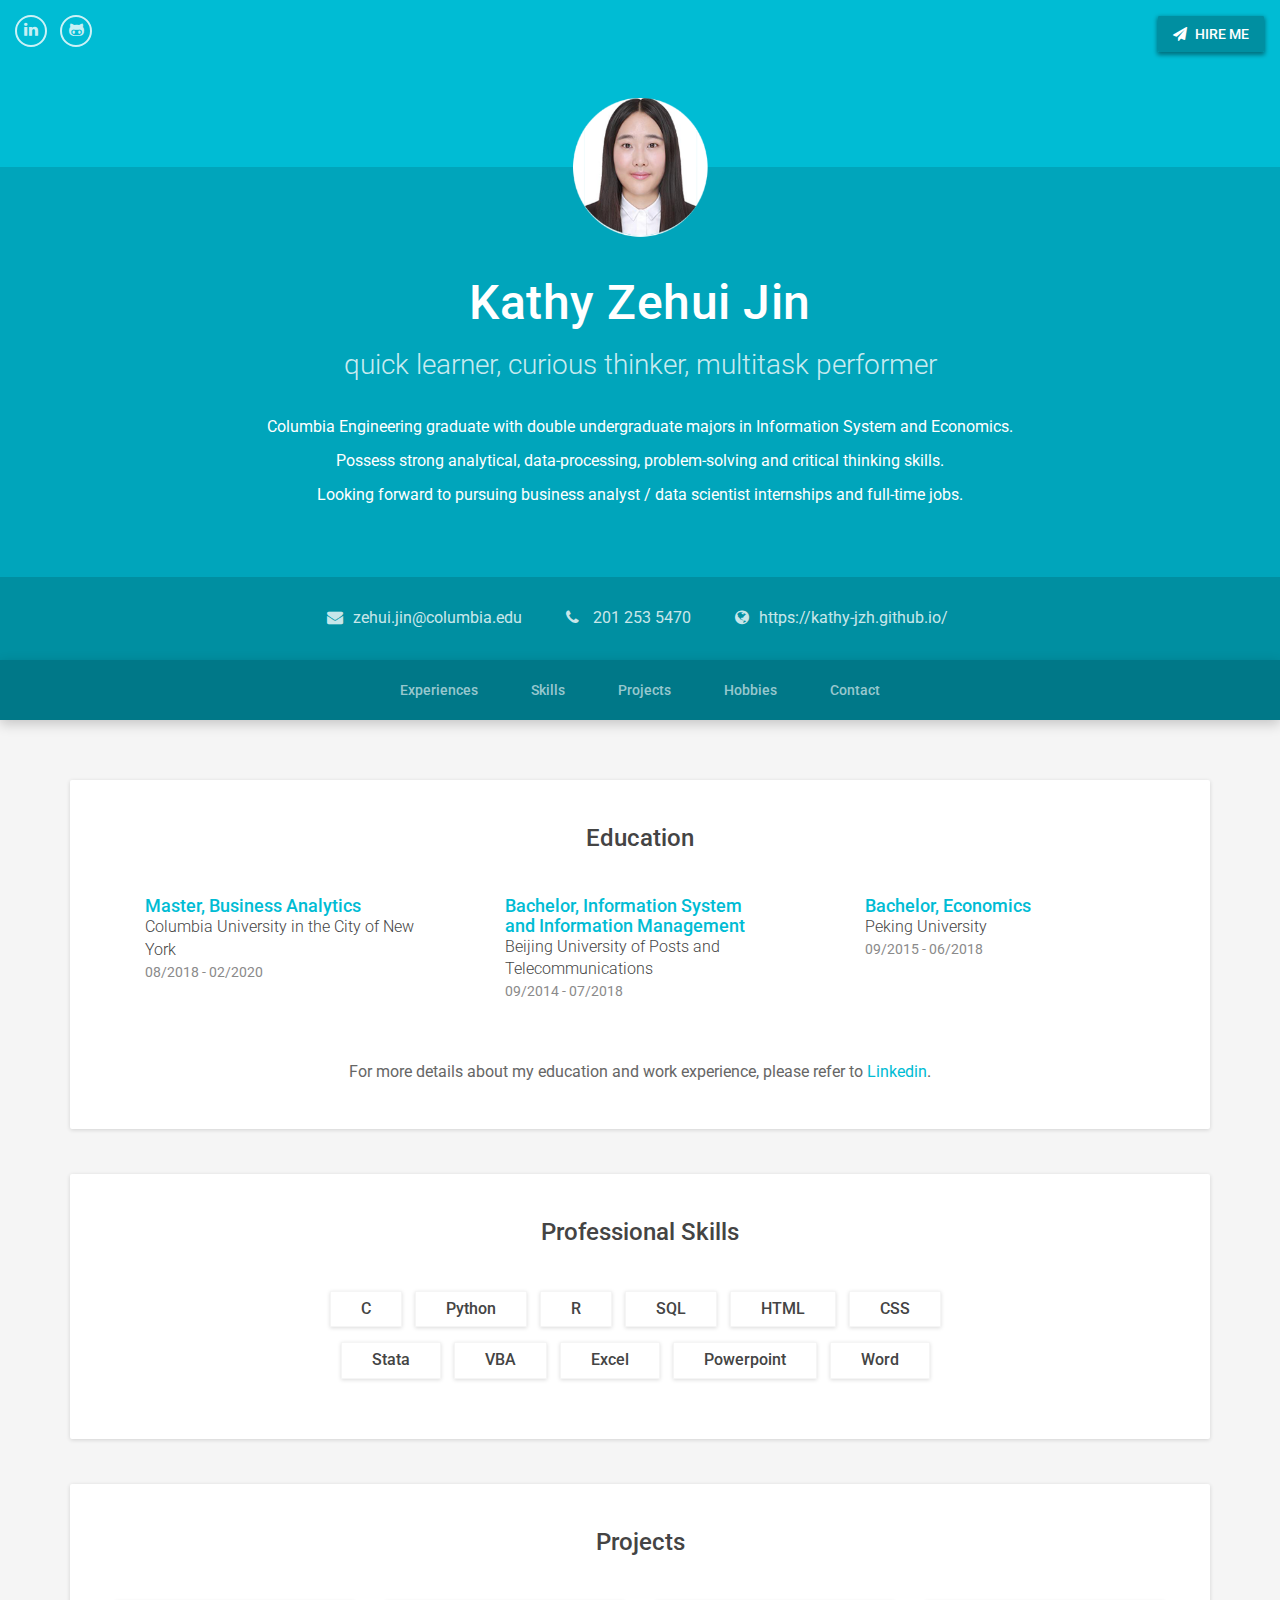
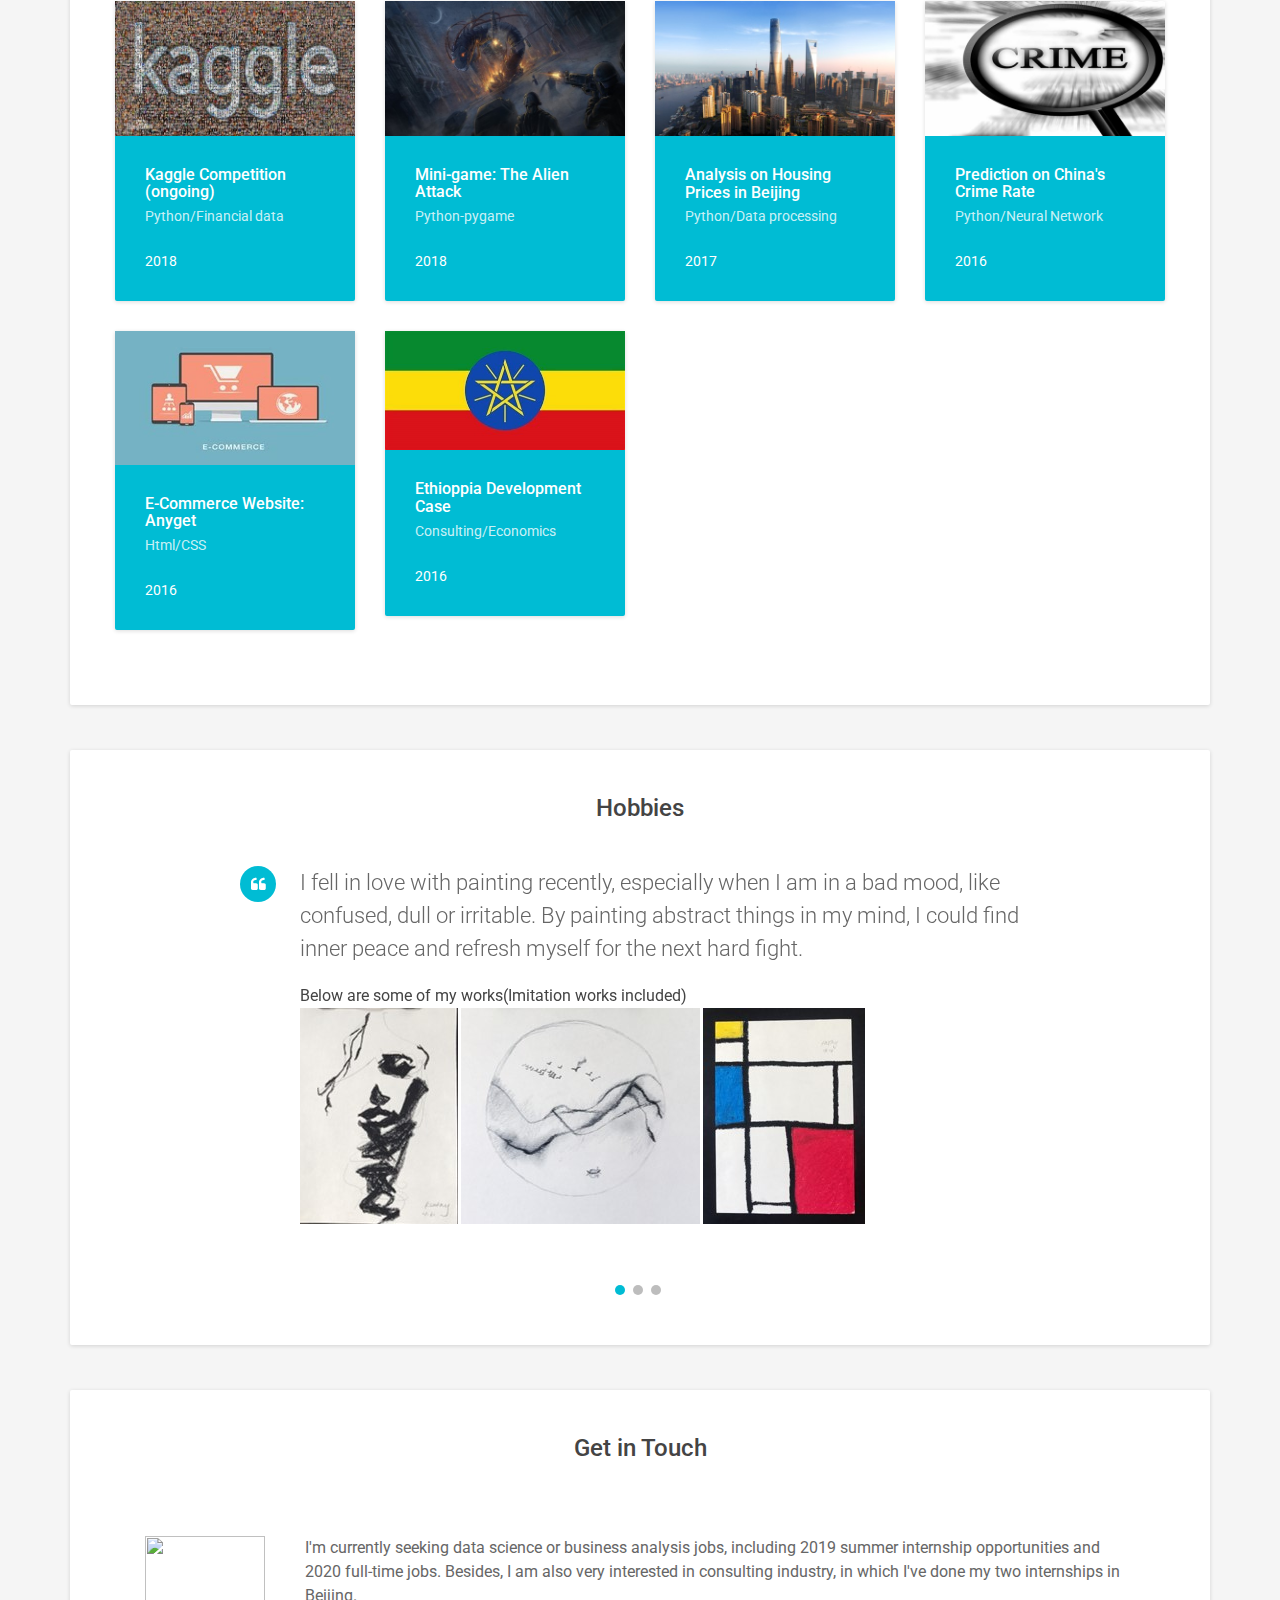
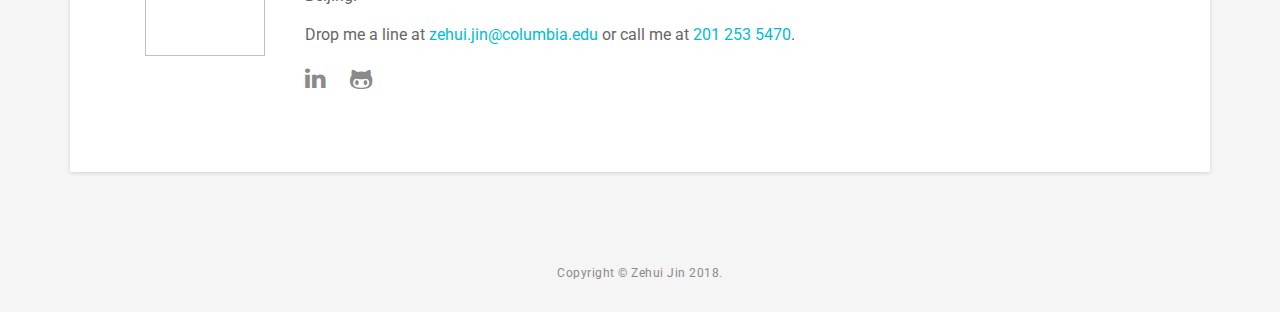
==== index.html @ 5decdf4c "lala" ====
﻿<!DOCTYPE html>
<!--[if IE 8]> <html lang="en" class="ie8"> <![endif]-->  
<!--[if IE 9]> <html lang="en" class="ie9"> <![endif]-->  
<!--[if !IE]><!--> <html lang="en"> <!--<![endif]-->  
<head>
<title>Home</title>
<!-- Meta -->
<meta charset="utf-8">
<meta http-equiv="X-UA-Compatible" content="IE=edge">
<meta name="viewport" content="width=device-width, initial-scale=1.0">
<meta name="description" content="">
<meta name="author" content="">    
<link rel="shortcut icon" href="">  
<link href='https://fonts.googleapis.com/css?family=Roboto:400,500,400italic,300italic,300,500italic,700,700italic,900,900italic' rel='stylesheet' type='text/css'>
<!-- Global CSS -->
<link rel="stylesheet" href="assets/plugins/bootstrap/css/bootstrap.min.css">   
<!-- Plugins CSS -->
<link rel="stylesheet" href="assets/plugins/font-awesome/css/font-awesome.css">

<!-- Theme CSS -->  
<link id="theme-style" rel="stylesheet" href="assets/css/styles.css">

</head> 

<body>

<header class="header">
	
    <div class="top-bar container-fluid">
    	
        <div class="actions">
			<a class="btn hidden-xs" href="mailto:zj2248@columbia.edu"><i class="fa fa-paper-plane" aria-hidden="true"></i> Hire Me</a>
		</div><!--//actions-->
        
		<ul class="social list-inline">
			<li><a href="https://www.linkedin.com/in/zehui-jin-712b31b3/" target="_blank"><i class="fa fa-linkedin" aria-hidden="true"></i></a></li>
			<li><a href="https://github.com/kathy-jzh/" target="_blank"><i class="fa fa-github-alt" aria-hidden="true"></i></a></li>
		</ul><!--//social-->
	</div><!--//top-bar-->
	
	<div class="intro">
		<div class="container text-center">
			<img src="assets/images/jzh.png" alt="" width="180" height="162" class="profile-image">
			<h1 class="name">Kathy Zehui Jin</h1>
			<div class="title">quick  learner, curious thinker, multitask performer </div>
			<div class="profile">
				<p>Columbia Engineering graduate with double undergraduate majors in Information System and Economics. </p>
				<p>Possess strong analytical, data-processing, problem-solving and critical thinking skills.				  </p>
				<p>Looking forward to pursuing business analyst / data scientist internships and full-time jobs. </p>
			</div><!--//profile-->
		</div><!--//container-->
	</div><!--//intro-->
	
	<div class="contact-info">
		<div class="container text-center">
			<ul class="list-inline">
				<li class="email"><i class="fa fa-envelope"></i><a href="mailto:zj2248@columbia.edu">zehui.jin@columbia.edu</a></li>
				<li><i class="fa fa-phone"></i> <a href="tel:2012535470">201 253 5470</a></li>
				<li class="website"><i class="fa fa-globe"></i><a href="https://kathy-jzh.github.io/" target="_blank">https://kathy-jzh.github.io/</a></li>
			</ul>
		</div><!--//container-->
	</div><!--//contact-info-->
	
	<div class="page-nav-space-holder hidden-xs">
		<div id="page-nav-wrapper" class="page-nav-wrapper text-center">
			<div class="container">
				<ul id="page-nav" class="nav page-nav list-inline">

					<li><a class="scrollto" href=
"#experiences-section">Experiences</a></li>
					<li><a class="scrollto" href=
"#skills-section">Skills</a></li>
					<li><a class="scrollto" href=
"#projects-section">Projects</a></li>
					<li><a class="scrollto" href="#hobbies-section">Hobbies</a></li>
					<li><a class="scrollto" href="#contact-section">Contact</a></li>
				</ul><!--//page-nav-->
			</div>
		</div><!--//page-nav-wrapper-->
	</div>
	
</header><!--//header-->


<div class="wrapper container">

<section id="experiences-section" class="education-section section">
	<h2 class="section-title">Education</h2>
	
    <div class="row">
    
	  <div class="item col-xs-12 col-sm-4">
				<div class="item-inner">
					<h3 class="degree">Master, Business Analytics</h3>
					<div class="education-body">
						Columbia University in the City of New York</div>
					<!--//education-body-->
					<div class="time">08/2018 - 02/2020</div>
				</div><!--//item-inner-->
			</div><!--//item-->
     
      <div class="item col-xs-12 col-sm-4">
				<div class="item-inner">
					<h3 class="degree">Bachelor, Information System and Information Management</h3>
					<div class="education-body">
						Beijing University of Posts and Telecommunications
					</div><!--//education-body-->
					<div class="time">09/2014 - 07/2018</div>
				</div><!--//item-inner-->
			</div>
            
 	<div class="item col-xs-12 col-sm-4">
	          <div class="item-inner">
	            <h3 class="degree">Bachelor, Economics</h3>
	            <div class="education-body"> Peking University </div>
	            <!--//education-body-->
	            <div class="time">09/2015 - 06/2018</div>
        </div>
	          <!--//item-inner-->
      </div>
 
      <!--//item--><!--//item-->
			
	  </div><!--//row-->
     
      <div class="desc"> For more details about my education and work experience, please refer to <a href="https://www.linkedin.com/in/zehui-jin-712b31b3/" target="_blank">Linkedin</a>.</div>
   
</section>	<!--//section-->


	
<section id="skills-section" class="skills-section section text-center">
	<h2 class="section-title">Professional Skills</h2>
		
		<div class="other-skills">
			<div class="misc-skills">
				<span class="skill-tag">C</span>
				<span class="skill-tag">Python</span>
				<span class="skill-tag">R</span>
                <span class="skill-tag">SQL</span>
				<span class="skill-tag">HTML</span>
				<span class="skill-tag">CSS</span>
				<br>
				<span class="skill-tag">Stata</span>
				<span class="skill-tag">VBA</span>
				<span class="skill-tag">Excel</span>
				<span class="skill-tag">Powerpoint</span>
				<span class="skill-tag">Word</span>
			</div>
		</div><!--//other-skills-->
		
	</section><!--//skills-section-->
	
    
    
	<section id="projects-section" class="portfolio-section section">
		<h2 class="section-title">Projects</h2>
        
			<div class="items-wrapper isotope row">
				
      
 				<div class="item backend col-md-3 col-xs-6 ">
				<div class="item-inner">
					<figure class="figure">
                    	<img class="img-responsive" src="assets/images/portfolio/kaggle.jpg">
                    </figure>
					<div class="content text-left">
					  <h3 class="sub-title"><a href="#">Kaggle Competition (ongoing)</a></h3>
						<div class="meta">Python/Financial data
                      </div>
                        <div class="action">2018</div>
					</div><!--//content-->                  
				</div><!--//item-inner-->
			</div><!--//item-->               
        
        
			<div class="item backend col-md-3 col-xs-6 ">
				<div class="item-inner">
					<figure class="figure">
						<img class="img-responsive" src="assets/images/portfolio/alien.jpg" alt="" />
					</figure>
					<div class="content text-left">
						<h3 class="sub-title"><a href="#">Mini-game: The Alien Attack</a></h3>
						<div class="meta">Python-pygame</div>
						<div class="action">2018</div>
					</div><!--//content-->    
				</div><!--//item-inner-->
			</div><!--//item--> 
        
                
			<div class="item backend frontend col-md-3 col-xs-6 ">
				<div class="item-inner">
					<figure class="figure">
						<img class="img-responsive" src="assets/images/portfolio/houseprice.jpg" alt="" />
					</figure>
					<div class="content text-left">
						<h3 class="sub-title"><a href="#">Analysis on Housing Prices in Beijing</a></h3>
						<div class="meta">Python/Data processing</div>
						<div class="action">2017</div>
					</div><!--//content-->    
				</div><!--//item-inner-->
			</div><!--//item-->
                  
                
                <div class="item frontend col-md-3 col-xs-6 ">
				<div class="item-inner">
					<figure class="figure">
						<img class="img-responsive" src="assets/images/portfolio/crime.jpg">
					</figure>
					<div class="content text-left">
						<h3 class="sub-title"><a href="#">Prediction on China's Crime Rate</a></h3>
						<div class="meta">Python/Neural Network </div>
						<div class="action">2016</div>
					</div><!--//content-->      
				</div><!--//item-inner-->
			</div><!--//item-->        
        
                      
			<div class="item frontend col-md-3 col-xs-6 ">
				<div class="item-inner">
					<figure class="figure">
						<img class="img-responsive" src="assets/images/portfolio/shopping.jpg" alt="" />
					</figure>
					<div class="content text-left">
						<h3 class="sub-title"><a href="#">E-Commerce Website: Anyget</a></h3>
						<div class="meta">Html/CSS</div>
						<div class="action">2016</div>
					</div><!--//content-->    
				</div><!--//item-inner-->
			</div><!--//item-->
            
            
			<div class="item backend col-md-3 col-xs-6 ">
				<div class="item-inner">
					<figure class="figure">
						<img class="img-responsive" src="assets/images/portfolio/ethiopia.jpg" alt="" />
					</figure>
					<div class="content text-left">
						<h3 class="sub-title"><a href="#">Ethioppia Development Case</a></h3>
						<div class="meta">Consulting/Economics</div>
						<div class="action">2016</div>
					</div><!--//content-->                  
				</div><!--//item-inner-->
			</div><!--//item-->
			
		</div><!--//item-wrapper-->
		
</section><!--//section-->
    
    

<section id="hobbies-section" class="testimonials-section section">
	<h2 class="section-title">Hobbies</h2>
		
		<div id="testimonials-carousel" class="testimonials-carousel carousel slide" data-interval="8000">
			
			<!-- Indicators -->
			<ol class="carousel-indicators">
				<li data-target="#testimonials-carousel" data-slide-to="0" class="active"></li>
				<li data-target="#testimonials-carousel" data-slide-to="1"></li>
				<li data-target="#testimonials-carousel" data-slide-to="2"></li>
			</ol>
			
			<!-- Wrapper for slides -->
			<div class="carousel-inner">
				<div class="item active">
					<blockquote class="quote">      
						<i class="fa fa-quote-left"></i>                            
						<p>I fell in love with painting recently, especially when I am in a bad mood, like confused, dull or irritable. By painting abstract things in my mind, I could find inner peace and refresh myself for the next hard fight.</p>
					</blockquote>    
					<div class="source">
						<div class="name">Below are some of my works(Imitation works included)</div>
					</div>
					<p><!--//source-->   
					  <img src="assets/images/hobbies1.jpg" width="158" height="216">
                      <img src="assets/images/hobbies2.jpg" width="239" height="216">
                      <img src="assets/images/hobbies3.jpg" width="162" height="216"></p>
				  <p>&nbsp;</p>
				</div><!--//item-->
                
				<div class="item">
					<blockquote class="quote">
						<p><i class="fa fa-quote-left"></i>
						I am keen on reading and playing piano ever since I am a little girl. My favorite novels are <i>Gone With The Wind</i> and <i>Muslin Funeral</i>. My favorite pianists are Maksim Mrvica(Croatia) and Yundi Li(China).</p>
						
					</blockquote> 
		   
				</div><!--//item-->
				<div class="item">
					<blockquote class="quote">
						<p><i class="fa fa-quote-left"></i>
						I am also a big fan of Dance Street, at first I just enjoy watching others dancing, but later I find that dancing myself is the most enjoyable thing for me, so I began to learn hiphop and jazz. Though quitted my learning now, I still love dance street from the bottom of my heart. Guess I am just that kind of cool girl.</p>
					</blockquote>       
					<div class="source">
						<div class="name">
                        <p>The show that inspires me: <i>Street Dance of China</i></p>
                        <p>My favorite team: <i>Kinjaz</i></p>
                        </div>          
				</div><!--//item-->
				
			</div><!--//carousel-inner-->
		</div><!--//testimonials-carousel-->
		
</section><!--//section-->
        
        
	
<section id="contact-section" class="contact-section section">
		<h2 class="section-title">Get in Touch</h2>
		<div class="intro">
			<img class="profile-image" src="assets/images/profile-image.png" alt="">
			<div class="dialog">
				<p>I'm currently seeking data science or business analysis jobs, including 2019 summer internship opportunities and 2020 full-time jobs. Besides, I am also very interested in consulting industry, in which I've done my two internships in Beijing.</p>

				<p>Drop me a line at <a href="mailto:zj2248@columbia.edu">zehui.jin@columbia.edu</a> or call me at <a href="tel:2012535470">201 253 5470</a>.</p>
				<ul class="social list-inline">
					<li><a href="https://www.linkedin.com/in/zehui-jin-712b31b3/" target="_blank"><i class="fa fa-linkedin" aria-hidden="true"></i></a></li>
					<li><a href="https://github.com/kathy-jzh/" target="_blank"><i class="fa fa-github-alt" aria-hidden="true"></i></a></li>
				</ul><!--//social-->
			</div><!--//diaplog-->
		</div><!--//intro-->

</section><!--//section-->
	
</div><!--//wrapper-->


<footer class="footer text-center">
	<div class="container">
		<small class="copyright">Copyright &copy; Zehui Jin 2018.</a></small>
	</div><!--//container-->
</footer>

<!-- Javascript -->          
<script type="text/javascript" src="assets/plugins/jquery-1.12.4.min.js"></script>
<script type="text/javascript" src="assets/plugins/bootstrap/js/bootstrap.min.js"></script>  
<script type="text/javascript" src="assets/plugins/back-to-top.js"></script>
<script type="text/javascript" src="assets/plugins/jquery-scrollTo/jquery.scrollTo.min.js"></script> 
<script type="text/javascript" src="assets/plugins/easy-pie-chart/dist/jquery.easypiechart.min.js"></script>
<script type="text/javascript" src="assets/plugins/imagesloaded.pkgd.min.js"></script> 
<script type="text/javascript" src="assets/plugins/isotope.pkgd.min.js"></script>  

<!-- custom js -->
<script type="text/javascript" src="assets/js/main.js"></script>

<!-- Style Switcher (REMOVE ON YOUR PRODUCTION SITE) -->
<script src="assets/js/demo/style-switcher.js"></script>     

</body>
</html>
---- assets/css/styles.css ----
/*   
 * Template Name: Sphere - Responsive website template for CV/Resume/Portfolio
 * Version: 1.0
 * Author: Xiaoying Riley at 3rd Wave Media
 * Website: http://themes.3rdwavemedia.com/
 * Twitter: @3rdwave_themes
*/
/* ======= Base ======= */
body {
  font-family: 'Roboto', sans-serif;
  color: #666;
  background: #f5f5f5;
  font-size: 14px;
  -webkit-font-smoothing: antialiased;
  -moz-osx-font-smoothing: grayscale;
  color: #444;
}
h1,
h2,
h3,
h4,
h5,
h6 {
  font-weight: 500;
}
a {
  color: #00BCD4;
  -webkit-transition: all 0.4s ease-in-out;
  -moz-transition: all 0.4s ease-in-out;
  -ms-transition: all 0.4s ease-in-out;
  -o-transition: all 0.4s ease-in-out;
}
a:hover {
  text-decoration: underline;
  color: #007888;
}
a:focus {
  text-decoration: none;
}
p {
  line-height: 1.5;
}
.btn,
a.btn {
  background: #008fa1;
  color: #fff;
  padding: 8px 15px;
  -webkit-border-radius: 2px;
  -moz-border-radius: 2px;
  -ms-border-radius: 2px;
  -o-border-radius: 2px;
  border-radius: 2px;
  -moz-background-clip: padding;
  -webkit-background-clip: padding-box;
  background-clip: padding-box;
  -webkit-box-shadow: 0 2px 4px 0 rgba(0, 0, 0, 0.4);
  -moz-box-shadow: 0 2px 4px 0 rgba(0, 0, 0, 0.4);
  box-shadow: 0 2px 4px 0 rgba(0, 0, 0, 0.4);
  text-transform: uppercase;
  font-weight: 500;
  font-size: 14px;
}
.btn:hover,
a.btn:hover {
  color: #fff;
  background: #00a5bb;
}
#topcontrol {
  -webkit-transition: all 0.4s ease-in-out;
  -moz-transition: all 0.4s ease-in-out;
  -ms-transition: all 0.4s ease-in-out;
  -o-transition: all 0.4s ease-in-out;
  background: #008fa1;
  color: #fff;
  text-align: center;
  display: inline-block;
  z-index: 30;
  width: 36px;
  height: 36px;
  -webkit-border-radius: 50%;
  -moz-border-radius: 50%;
  -ms-border-radius: 50%;
  -o-border-radius: 50%;
  border-radius: 50%;
  -moz-background-clip: padding;
  -webkit-background-clip: padding-box;
  background-clip: padding-box;
  -webkit-box-shadow: 0 6px 10px 0 rgba(0, 0, 0, 0.3);
  -moz-box-shadow: 0 6px 10px 0 rgba(0, 0, 0, 0.3);
  box-shadow: 0 6px 10px 0 rgba(0, 0, 0, 0.3);
}
.tlinks{text-indent:-9999px;height:0;line-height:0;font-size:0;overflow:hidden;}
#topcontrol:hover {
  background: #007888;
  color: #fff;
}
#topcontrol .fa {
  position: relative;
  top: 3px;
  font-size: 25px;
  font-weight: normal;
}
.header {
  background: #00BCD4;
  color: #fff;
}
.header a {
  color: #fff;
}
.header .top-bar {
  position: relative;
  padding-top: 15px;
  padding-bottom: 120px;
}
.header .social {
  margin-bottom: 0;
}
.header .social a {
  color: rgba(255, 255, 255, 0.8);
  display: inline-block;
  text-align: center;
  width: 32px;
  height: 32px;
  -webkit-border-radius: 50%;
  -moz-border-radius: 50%;
  -ms-border-radius: 50%;
  -o-border-radius: 50%;
  border-radius: 50%;
  -moz-background-clip: padding;
  -webkit-background-clip: padding-box;
  background-clip: padding-box;
  padding-top: 2px;
  font-size: 16px;
  border: 2px solid rgba(255, 255, 255, 0.8);
}
.header .social a:hover {
  color: #fff;
  border-color: #fff;
}
.header .actions {
  position: absolute;
  right: 15px;
  top: 15px;
}
.header .actions .fa {
  margin-right: 5px;
}
.header .actions a {
  margin-right: 10px;
  color: #fff;
}
.header .actions a:last-child {
  margin-right: 0;
}
.header .profile-image {
  position: absolute;
  width: 160px;
  height: 160px;
  top: -80px;
  margin-left: -80px;
}
.header .name {
  font-size: 48px;
  margin-bottom: 15px;
  letter-spacing: 0.5px;
}
.header .title {
  font-size: 28px;
  font-weight: 300;
  color: rgba(255, 255, 255, 0.8);
  margin-bottom: 30px;
}
.header .intro {
	background: #00a5bb;
	padding-top: 90px;
	padding-bottom: 60px;
	position: relative;
	font-size: 16px;
}
.header .profile {
  max-width: 800px;
  margin: 0 auto;
}
.header .contact-info {
  background: #008fa1;
  padding-top: 30px;
  padding-bottom: 30px;
  font-size: 16px;
}
.header .contact-info ul {
  margin-bottom: 0;
}
.header .contact-info li {
  margin-right: 30px;
  color: rgba(255, 255, 255, 0.8);
}
.header .contact-info li a {
  color: rgba(255, 255, 255, 0.8);
}
.header .contact-info li a:hover {
  color: #fff;
}
.header .contact-info li:last-child {
  margin-right: 0;
}
.header .contact-info li .fa {
  margin-right: 10px;
}
/* Page Nav */
.page-nav-space-holder {
  height: 60px;
  position: relative;
}
.page-nav-wrapper {
  background: #007888;
  padding-top: 20px;
  padding-bottom: 20px;
  position: absolute;
  width: 100%;
  left: 0;
  -webkit-box-shadow: 0 4px 12px rgba(0, 0, 0, 0.2);
  -moz-box-shadow: 0 4px 12px rgba(0, 0, 0, 0.2);
  box-shadow: 0 4px 12px rgba(0, 0, 0, 0.2);
}
.page-nav-wrapper.fixed {
  position: fixed;
  top: 0;
  left: 0;
  width: 100%;
  z-index: 100;
  background: #00BCD4;
}
.page-nav-wrapper a {
  color: rgba(255, 255, 255, 0.6);
  text-decoration: none;
  font-weight: 500;
}
.page-nav-wrapper .page-nav {
  margin: 0 auto;
  display: inline-block;
}
.page-nav-wrapper .page-nav li {
  margin-right: 30px;
  display: inline-block;
  background: none;
}
.page-nav-wrapper .page-nav li:hover,
.page-nav-wrapper .page-nav li:active {
  background: none;
}
.page-nav-wrapper .page-nav li.active a {
  color: #fff;
  background: none;
}
.page-nav-wrapper .page-nav li a {
  color: rgba(255, 255, 255, 0.6);
  padding: inherit;
}
.page-nav-wrapper .page-nav li a:hover {
  color: #fff;
}
.page-nav-wrapper .page-nav li a:hover,
.page-nav-wrapper .page-nav li a:active,
.page-nav-wrapper .page-nav li a:focus {
  background: none;
}
.page-nav-wrapper .page-nav li:last-child {
  margin-right: 0;
}
.wrapper {
  padding-top: 60px;
  padding-bottom: 60px;
}
.section {
  -webkit-box-shadow: 0 1px 4px 0 rgba(0, 0, 0, 0.14);
  -moz-box-shadow: 0 1px 4px 0 rgba(0, 0, 0, 0.14);
  box-shadow: 0 1px 4px 0 rgba(0, 0, 0, 0.14);
  padding: 45px;
  background: #fff;
  margin-bottom: 45px;
  -webkit-border-radius: 2px;
  -moz-border-radius: 2px;
  -ms-border-radius: 2px;
  -o-border-radius: 2px;
  border-radius: 2px;
  -moz-background-clip: padding;
  -webkit-background-clip: padding-box;
  background-clip: padding-box;
}
.section:last-child {
  margin-bottom: 0;
}
.section-title {
  margin-top: 0;
  margin-bottom: 45px;
  font-size: 24px;
  text-align: center;
}
.timeline {
  border-left: 3px solid #00BCD4;
  border-bottom-right-radius: 2px;
  border-top-right-radius: 2px;
  position: relative;
  padding: 0 30px;
  margin-left: 280px;
}
.timeline .item {
  position: relative;
  margin-bottom: 45px;
}
.timeline .item:last-child {
  margin-bottom: 0;
}
.timeline .item:before {
  content: "";
  position: absolute;
  left: -43px;
  top: 0;
  display: inline-block;
  width: 22px;
  height: 22px;
  -webkit-border-radius: 50%;
  -moz-border-radius: 50%;
  -ms-border-radius: 50%;
  -o-border-radius: 50%;
  border-radius: 50%;
  -moz-background-clip: padding;
  -webkit-background-clip: padding-box;
  background-clip: padding-box;
  background: #fff;
  border: 3px solid #00BCD4;
}
.timeline .item:after {
  content: "";
  position: absolute;
  left: -37px;
  top: 6px;
  display: inline-block;
  width: 10px;
  height: 10px;
  -webkit-border-radius: 50%;
  -moz-border-radius: 50%;
  -ms-border-radius: 50%;
  -o-border-radius: 50%;
  border-radius: 50%;
  -moz-background-clip: padding;
  -webkit-background-clip: padding-box;
  background-clip: padding-box;
  background: #00BCD4;
  z-index: 10;
}
.timeline .work-place {
  position: relative;
}
.timeline .location {
  position: absolute;
  right: 0;
  top: 2px;
  color: #8a8a8a;
}
.timeline .location .fa {
  margin-right: 5px;
}
.timeline .place {
  margin-top: 0;
  margin-bottom: 15px;
  font-size: 20px;
  font-weight: 300;
}
.timeline .job-meta {
  position: absolute;
  left: -280px;
  top: 0;
}
.timeline .job-meta .title {
  font-size: 18px;
  color: #00BCD4;
}
.timeline .job-meta .time {
  color: #8a8a8a;
}
.timeline .job-desc {
  color: #666;
}
.education-section .item {
  margin-bottom: 45px;
}
.education-section .item-inner {
  padding: 0 30px;
}
.education-section .degree {
  font-size: 18px;
  color: #00BCD4;
  margin-top: 0;
  margin-bottom: 0px;
}
.education-section .education-body {
  font-weight: 500;
  margin-bottom: 0px;
  font-size: 16px;
  font-weight: 300;
}
.education-section .time {
  color: #8a8a8a;
  margin-bottom: 15px;
}
.education-section .desc {
  color: #666;
  font-size: 16px;
  text-align: center;
}
.skills-section .subtitle {
  font-size: 18px;
  color: #8a8a8a;
  margin-top: 0;
  margin-bottom: 45px;
  font-weight: 300;
}
.skills-section .top-skills {
  margin-bottom: 60px;
}
.skills-section .top-skills .item {
  margin-bottom: 45px;
}
.skills-section .level {
  color: #8a8a8a;
  margin-bottom: 15px;
}
.skills-section .desc {
  color: #666;
}
.skills-section .skill-tag {
  -webkit-box-shadow: 0 1px 4px 0 rgba(0, 0, 0, 0.14);
  -moz-box-shadow: 0 1px 4px 0 rgba(0, 0, 0, 0.14);
  box-shadow: 0 1px 4px 0 rgba(0, 0, 0, 0.14);
  padding: 6px 30px;
  display: inline-block;
  margin-right: 10px;
  border: 1px solid #f5f5f5;
  font-weight: 500;
  margin-bottom: 15px;
  font-size: 16px;
}
.chart-easy-pie {
  positon: relative;
}
.chart {
  width: 110px;
  height: 110px;
  vertical-align: middle;
  position: relative;
  margin: 0 auto;
  text-align: center;
  font-size: 20px;
  font-weight: 300;
  margin-bottom: 30px;
}
.chart span {
  line-height: 110px;
}
.chart canvas {
  position: absolute;
  left: 0;
  top: 0;
}
.testimonials-section .testimonials-carousel {
  max-width: 800px;
  margin: 0 auto;
}
.testimonials-section .item {
  padding-left: 60px;
  margin-bottom: 45px;
}
.testimonials-section .quote {
  border-left: none;
  padding: 0;
  font-size: 22px;
  color: #666;
  font-weight: 300;
  position: relative;
}
.testimonials-section .source .name {
  font-size: 16px;
}
.testimonials-section .source .position {
  color: #8a8a8a;
}
.testimonials-section .fa-quote-left {
  position: absolute;
  left: -60px;
  top: 0;
  width: 36px;
  height: 36px;
  display: inline-block;
  background: #00BCD4;
  color: #fff;
  -webkit-border-radius: 50%;
  -moz-border-radius: 50%;
  -ms-border-radius: 50%;
  -o-border-radius: 50%;
  border-radius: 50%;
  -moz-background-clip: padding;
  -webkit-background-clip: padding-box;
  background-clip: padding-box;
  text-align: center;
  padding-top: 10px;
  font-size: 16px;
}
.testimonials-section .carousel-indicators {
  bottom: 0;
  margin-bottom: 0;
}
.testimonials-section .carousel-indicators li {
  background-color: #bdbdbd;
  border: none;
  width: 10px;
  height: 10px;
  margin: 0;
  margin-right: 5px;
}
.testimonials-section .carousel-indicators li.active {
  background-color: #00BCD4;
  width: 10px;
  height: 10px;
  margin: 0;
  margin-right: 5px;
}
.portfolio-section .filters {
  list-style: none;
  margin: 0 auto;
  margin-bottom: 60px;
  text-align: center;
  border-bottom: 1px solid #e8e8e8;
}
.portfolio-section .filters .type {
  margin-right: 30px;
  list-style: none;
  display: inline-block;
  padding: 8px 15px;
  color: #8a8a8a;
  cursor: pointer;
  font-size: 14px;
  text-transform: uppercase;
  font-weight: 500;
}
.portfolio-section .filters .type:last-child {
  margin-right: 0;
}
.portfolio-section .filters .type.active {
  color: #00BCD4;
  border-bottom: 2px solid #00BCD4;
}
.portfolio-section .item {
  margin-bottom: 30px;
}
.portfolio-section .item-inner {
  background: #00BCD4;
  color: #fff;
  -webkit-border-radius: 2px;
  -moz-border-radius: 2px;
  -ms-border-radius: 2px;
  -o-border-radius: 2px;
  border-radius: 2px;
  -moz-background-clip: padding;
  -webkit-background-clip: padding-box;
  background-clip: padding-box;
  position: relative;
  -webkit-box-shadow: 0 1px 4px 0 rgba(0, 0, 0, 0.14);
  -moz-box-shadow: 0 1px 4px 0 rgba(0, 0, 0, 0.14);
  box-shadow: 0 1px 4px 0 rgba(0, 0, 0, 0.14);
}
.portfolio-section .item-inner:hover {
  background: #00c5de;
}
.portfolio-section .item-inner:hover img {
  -webkit-opacity: 0.9;
  -moz-opacity: 0.9;
  opacity: 0.9;
}
.portfolio-section .item-inner .content {
  padding: 30px;
  padding-bottom: 75px;
  position: relative;
}
.portfolio-section .item-inner .content a {
  color: #fff;
}
.portfolio-section .item-inner .content .sub-title {
  font-size: 16px;
  margin-top: 0;
  margin-bottom: 5px;
}
.portfolio-section .item-inner .content .meta {
  color: rgba(255, 255, 255, 0.8);
  font-size: 14px;
}
.portfolio-section .item-inner .content .action {
  position: absolute;
  bottom: 30px;
  left: 30px;
}
.portfolio-section .item-inner .link-mask {
  display: block;
  position: absolute;
  width: 100%;
  height: 100%;
  left: 0;
  top: 0;
}
.contact-section .intro {
  position: relative;
  padding: 30px;
  padding-left: 190px;
  font-size: 16px;
  color: #666;
}
.contact-section .intro .profile-image {
  width: 120px;
  height: 120px;
  position: absolute;
  left: 30px;
}
.contact-section .intro p {
  margin-bottom: 15px;
}
.contact-section .service-list {
  margin-left: 30px;
  margin-bottom: 15px;
}
.contact-section .service-list li {
  margin-bottom: 15px;
}
.contact-section .service-list .fa {
  color: #00BCD4;
}
.contact-section .social {
  margin-bottom: 0;
}
.contact-section .social li {
  margin-right: 10px;
}
.contact-section .social li:last-child {
  margin-right: 0;
}
.contact-section .social a {
  display: inline-block;
  text-align: center;
  font-size: 24px;
  color: #8a8a8a;
}
.contact-section .social a:hover {
  color: #00BCD4;
}
.footer .container {
  padding: 30px;
  color: #8a8a8a;
  letter-spacing: 0.5px;
}
.footer .container a {
  color: #8a8a8a;
}
/* Extra small devices (phones, less than 768px) */
@media (max-width: 767px) {
  .header .social {
    margin: 0 auto;
    text-align: center;
  }
  .header .actions {
    position: static;
    margin: 0 auto;
    margin-bottom: 30px;
    text-align: center;
  }
  .header .actions .btn {
    margin-bottom: 15px;
    font-size: 12px;
    display: inline-block;
    width: 100%;
  }
  .header .actions .btn:last-child {
    margin-bottom: 0;
  }
  .header .name {
    font-size: 36px;
  }
  .header .title {
    font-size: 22px;
  }
  .header .contact-info li {
    margin-right: 0;
    margin-bottom: 15px;
    font-size: 14px;
    width: 100%;
    display: inline-block;
  }
  .header .contact-info li:last-child {
    margin-bottom: 0;
  }
  .section {
    padding: 30px;
  }
  .section-title {
    font-size: 20px;
  }
  .timeline {
    margin-left: 0;
    padding-right: 0;
  }
  .timeline .place {
    margin-bottom: 5px;
  }
  .timeline .job-meta {
    position: static;
    margin-bottom: 15px;
  }
  .education-section .item {
    padding: 0;
  }
  .portfolio-section .filters .type {
    font-size: 12px;
    margin-right: 5px;
    padding: 8px 5px;
  }
  .portfolio-section .item-inner .content {
    padding: 15px;
  }
  .portfolio-section .item-inner .content .sub-title {
    font-size: 14px;
    max-width: 120px;
    overflow: hidden;
    text-overflow: ellipsis;
    white-space: nowrap;
  }
  .portfolio-section .item-inner .content .meta {
    margin-bottom: 30px;
    max-width: 120px;
    overflow: hidden;
    text-overflow: ellipsis;
    white-space: nowrap;
  }
  .portfolio-section .item-inner .content .action {
    position: static;
    font-size: 12px;
  }
  .contact-section .intro {
    padding: 0;
    text-align: center;
  }
  .contact-section .intro .profile-image {
    position: static;
    margin: 0 auto;
    margin-bottom: 30px;
    text-align: center;
  }
  .contact-section .service-list {
    margin-left: 0;
  }
  .contact-section .social {
    margin: 0 auto;
  }
}
/* Small devices (tablets, 768px and up) */
/* Medium devices (desktops, 992px and up) */
/* Large devices (large desktops, 1200px and up) */
/* X-Large devices (large desktops, 1400px and up) */
/* ======= Configure Style (Remove in production) ======= */
.config-trigger {
  position: absolute;
  top: 30px;
  left: -36px;
  width: 36px;
  height: 36px;
  background: #222;
  color: #fff;
  text-align: center;
  -webkit-border-top-right-radius: 0;
  -webkit-border-bottom-right-radius: 0;
  -webkit-border-bottom-left-radius: 4px;
  -webkit-border-top-left-radius: 4px;
  -moz-border-radius-topright: 0;
  -moz-border-radius-bottomright: 0;
  -moz-border-radius-bottomleft: 4px;
  -moz-border-radius-topleft: 4px;
  border-top-right-radius: 0;
  border-bottom-right-radius: 0;
  border-bottom-left-radius: 4px;
  border-top-left-radius: 4px;
  -moz-background-clip: padding;
  -webkit-background-clip: padding-box;
  background-clip: padding-box;
  text-decoration: none;
}
.config-trigger:hover {
  background: #000;
  text-decoration: none;
}
.config-trigger:hover .fa {
  color: #fff;
}
.config-trigger .fa {
  font-size: 22px;
  padding-top: 7px;
  display: block;
  color: rgba(255, 255, 255, 0.8);
}
.config-panel {
  position: absolute;
  top: 160px;
  right: -190px;
  z-index: 30;
  width: 190px;
}
.config-panel .panel-inner {
  position: relative;
  background: #222;
  color: #fff;
  padding: 15px;
  -webkit-border-top-right-radius: 0;
  -webkit-border-bottom-right-radius: 0;
  -webkit-border-bottom-left-radius: 4px;
  -webkit-border-top-left-radius: 4px;
  -moz-border-radius-topright: 0;
  -moz-border-radius-bottomright: 0;
  -moz-border-radius-bottomleft: 4px;
  -moz-border-radius-topleft: 4px;
  border-top-right-radius: 0;
  border-bottom-right-radius: 0;
  border-bottom-left-radius: 4px;
  border-top-left-radius: 4px;
  -moz-background-clip: padding;
  -webkit-background-clip: padding-box;
  background-clip: padding-box;
}
.config-panel .panel-title {
  font-weight: 600;
  margin-bottom: 15px;
  font-size: 14px;
  text-transform: uppercase;
}
.config-panel label {
  color: #fff;
}
.config-panel #color-options {
  margin-bottom: 0px;
}
.config-panel #color-options li a {
  display: block;
  width: 28px;
  height: 20px;
  border: 2px solid transparent;
  margin-bottom: 10px;
}
.config-panel #color-options li a:hover {
  -webkit-opacity: 0.9;
  -moz-opacity: 0.9;
  opacity: 0.9;
  border: 2px solid rgba(255, 255, 255, 0.8);
}
.config-panel #color-options li.active a {
  border: 2px solid #fff;
}
.config-panel #color-options li.theme-1 a {
  background: #00BCD4;
}
.config-panel #color-options li.theme-2 a {
  background-color: #03A9F4;
}
.config-panel #color-options li.theme-3 a {
  background-color: #009688;
}
.config-panel #color-options li.theme-4 a {
  background-color: #4CAF50;
}
.config-panel #color-options li.theme-5 a {
  background-color: #8BC34A;
}
.config-panel #color-options li.theme-6 a {
  background-color: #C0CA33;
}
.config-panel #color-options li.theme-7 a {
  background-color: #FFC107;
}
.config-panel #color-options li.theme-8 a {
  background-color: #FF9800;
}
.config-panel #color-options li.theme-9 a {
  background-color: #FF5722;
}
.config-panel #color-options li.theme-10 a {
  background-color: #795548;
}
.config-panel #color-options li.theme-11 a {
  background-color: #607D8B;
}
.config-panel #color-options li.theme-12 a {
  background-color: #673AB7;
}
.config-panel #color-options li.theme-13 a {
  background-color: #3F51B5;
}
.config-panel #color-options li.theme-14 a {
  background-color: #2196F3;
}
.config-panel #color-options li.theme-15 a {
  background-color: #9C27B0;
}
.config-panel #color-options li.theme-16 a {
  background-color: #E91E63;
}
.config-panel .close {
  position: absolute;
  right: 5px;
  top: 5px;
  color: #fff;
}
.config-panel .close .fa {
  color: #fff;
}
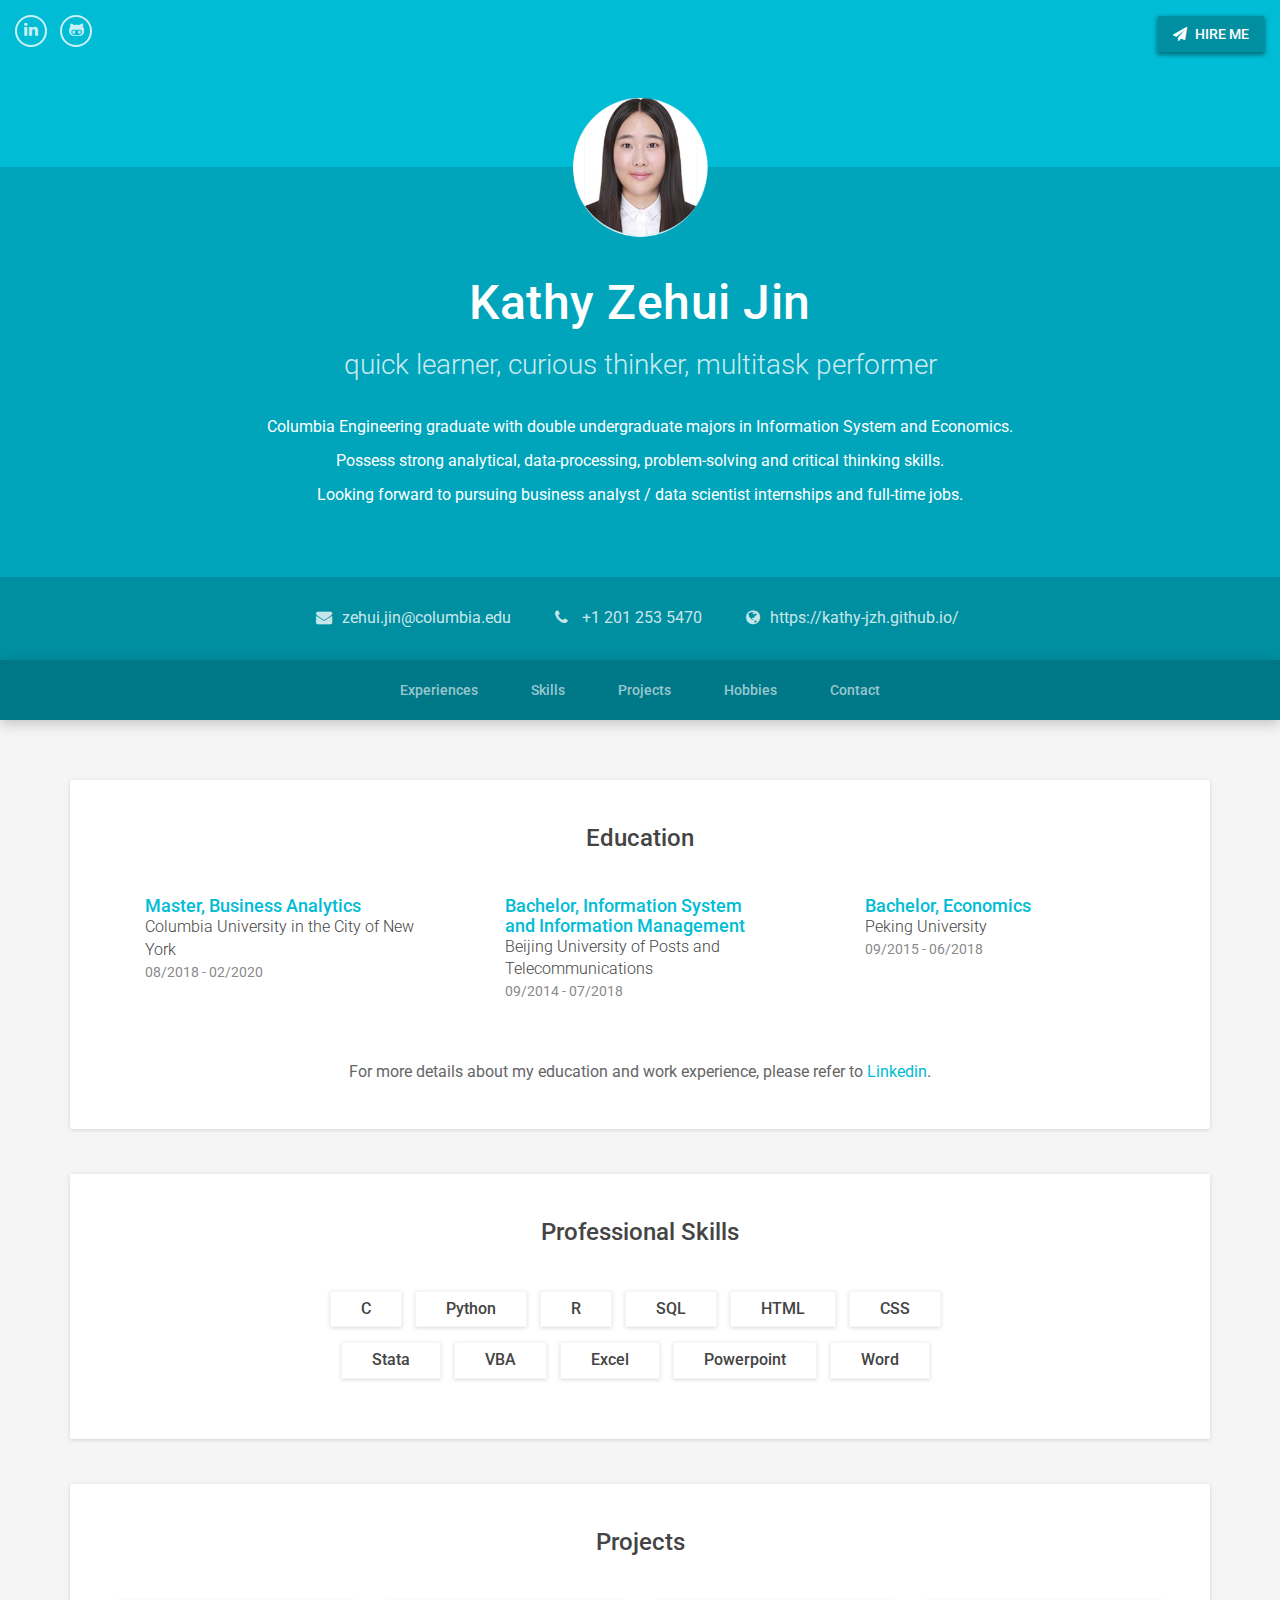
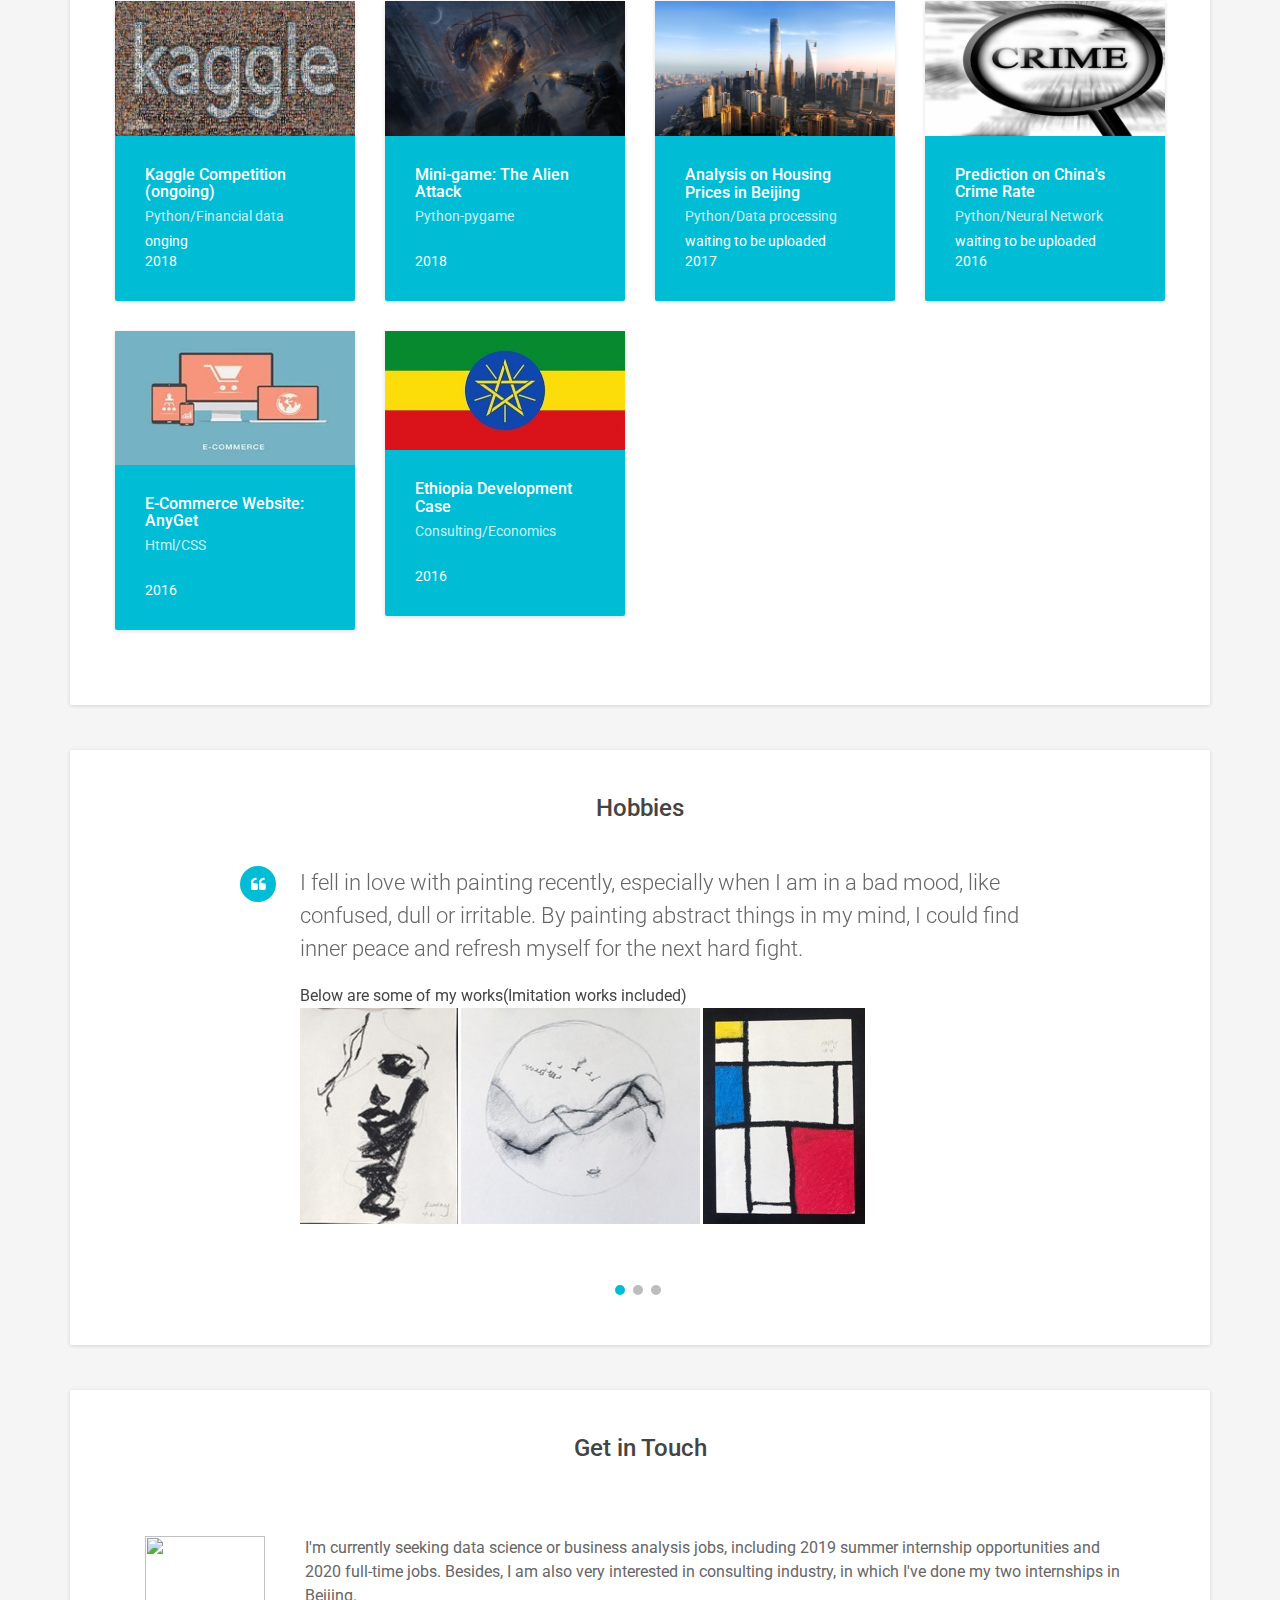
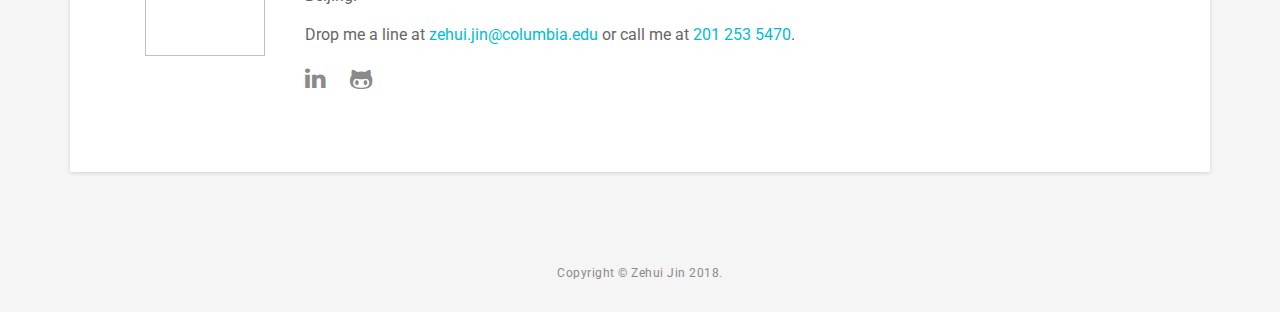
==== commit 49cb28c2: "2018-8-9" ====
--- a/index.html
+++ b/index.html
@@ -3,7 +3,8 @@
 <!--[if IE 9]> <html lang="en" class="ie9"> <![endif]-->  
 <!--[if !IE]><!--> <html lang="en"> <!--<![endif]-->  
 <head>
-<title>Home</title>
+<link rel="shortcut icon" href="https://emojipedia-us.s3.amazonaws.com/thumbs/320/mozilla/36/rocket_1f680.png" type="image/x-icon" />
+<title>Zehui Jin</title>
 <!-- Meta -->
 <meta charset="utf-8">
 <meta http-equiv="X-UA-Compatible" content="IE=edge">
@@ -55,7 +56,7 @@
 		<div class="container text-center">
 			<ul class="list-inline">
 				<li class="email"><i class="fa fa-envelope"></i><a href="mailto:zj2248@columbia.edu">zehui.jin@columbia.edu</a></li>
-				<li><i class="fa fa-phone"></i> <a href="tel:2012535470">201 253 5470</a></li>
+				<li><i class="fa fa-phone"></i> <a href="tel:2012535470">+1 201 253 5470</a></li>
 				<li class="website"><i class="fa fa-globe"></i><a href="https://kathy-jzh.github.io/" target="_blank">https://kathy-jzh.github.io/</a></li>
 			</ul>
 		</div><!--//container-->
@@ -122,7 +123,7 @@
       <!--//item--><!--//item-->
 			
 	  </div><!--//row-->
-     
+
       <div class="desc"> For more details about my education and work experience, please refer to <a href="https://www.linkedin.com/in/zehui-jin-712b31b3/" target="_blank">Linkedin</a>.</div>
    
 </section>	<!--//section-->
@@ -165,10 +166,10 @@
                     	<img class="img-responsive" src="assets/images/portfolio/kaggle.jpg">
                     </figure>
 					<div class="content text-left">
-					  <h3 class="sub-title"><a href="#">Kaggle Competition (ongoing)</a></h3>
+					  <h3 class="sub-title">Kaggle Competition (ongoing)</h3>
 						<div class="meta">Python/Financial data
                       </div>
-                        <div class="action">2018</div>
+                        <div class="action">onging<br />2018</div>
 					</div><!--//content-->                  
 				</div><!--//item-inner-->
 			</div><!--//item-->               
@@ -180,9 +181,9 @@
 						<img class="img-responsive" src="assets/images/portfolio/alien.jpg" alt="" />
 					</figure>
 					<div class="content text-left">
-						<h3 class="sub-title"><a href="#">Mini-game: The Alien Attack</a></h3>
+						<h3 class="sub-title"><a href="Alien.html" target="_blank">Mini-game: The Alien Attack</a></h3>
 						<div class="meta">Python-pygame</div>
-						<div class="action">2018</div>
+						<div class="action">2018<br /></div>
 					</div><!--//content-->    
 				</div><!--//item-inner-->
 			</div><!--//item--> 
@@ -194,9 +195,9 @@
 						<img class="img-responsive" src="assets/images/portfolio/houseprice.jpg" alt="" />
 					</figure>
 					<div class="content text-left">
-						<h3 class="sub-title"><a href="#">Analysis on Housing Prices in Beijing</a></h3>
+						<h3 class="sub-title">Analysis on Housing Prices in Beijing</h3>
 						<div class="meta">Python/Data processing</div>
-						<div class="action">2017</div>
+						<div class="action">waiting to be uploaded<br />2017</div>
 					</div><!--//content-->    
 				</div><!--//item-inner-->
 			</div><!--//item-->
@@ -208,9 +209,9 @@
 						<img class="img-responsive" src="assets/images/portfolio/crime.jpg">
 					</figure>
 					<div class="content text-left">
-						<h3 class="sub-title"><a href="#">Prediction on China's Crime Rate</a></h3>
+						<h3 class="sub-title">Prediction on China's Crime Rate</h3>
 						<div class="meta">Python/Neural Network </div>
-						<div class="action">2016</div>
+						<div class="action">waiting to be uploaded<br />2016</div>
 					</div><!--//content-->      
 				</div><!--//item-inner-->
 			</div><!--//item-->        
@@ -222,7 +223,7 @@
 						<img class="img-responsive" src="assets/images/portfolio/shopping.jpg" alt="" />
 					</figure>
 					<div class="content text-left">
-						<h3 class="sub-title"><a href="#">E-Commerce Website: Anyget</a></h3>
+						<h3 class="sub-title"><a href="Website.html" target="_blank">E-Commerce Website: AnyGet</a></h3>
 						<div class="meta">Html/CSS</div>
 						<div class="action">2016</div>
 					</div><!--//content-->    
@@ -236,7 +237,7 @@
 						<img class="img-responsive" src="assets/images/portfolio/ethiopia.jpg" alt="" />
 					</figure>
 					<div class="content text-left">
-						<h3 class="sub-title"><a href="#">Ethioppia Development Case</a></h3>
+						<h3 class="sub-title"><a href="Ethiopia.html" target="_blank">Ethiopia Development Case</a></h3>
 						<div class="meta">Consulting/Economics</div>
 						<div class="action">2016</div>
 					</div><!--//content-->                  
